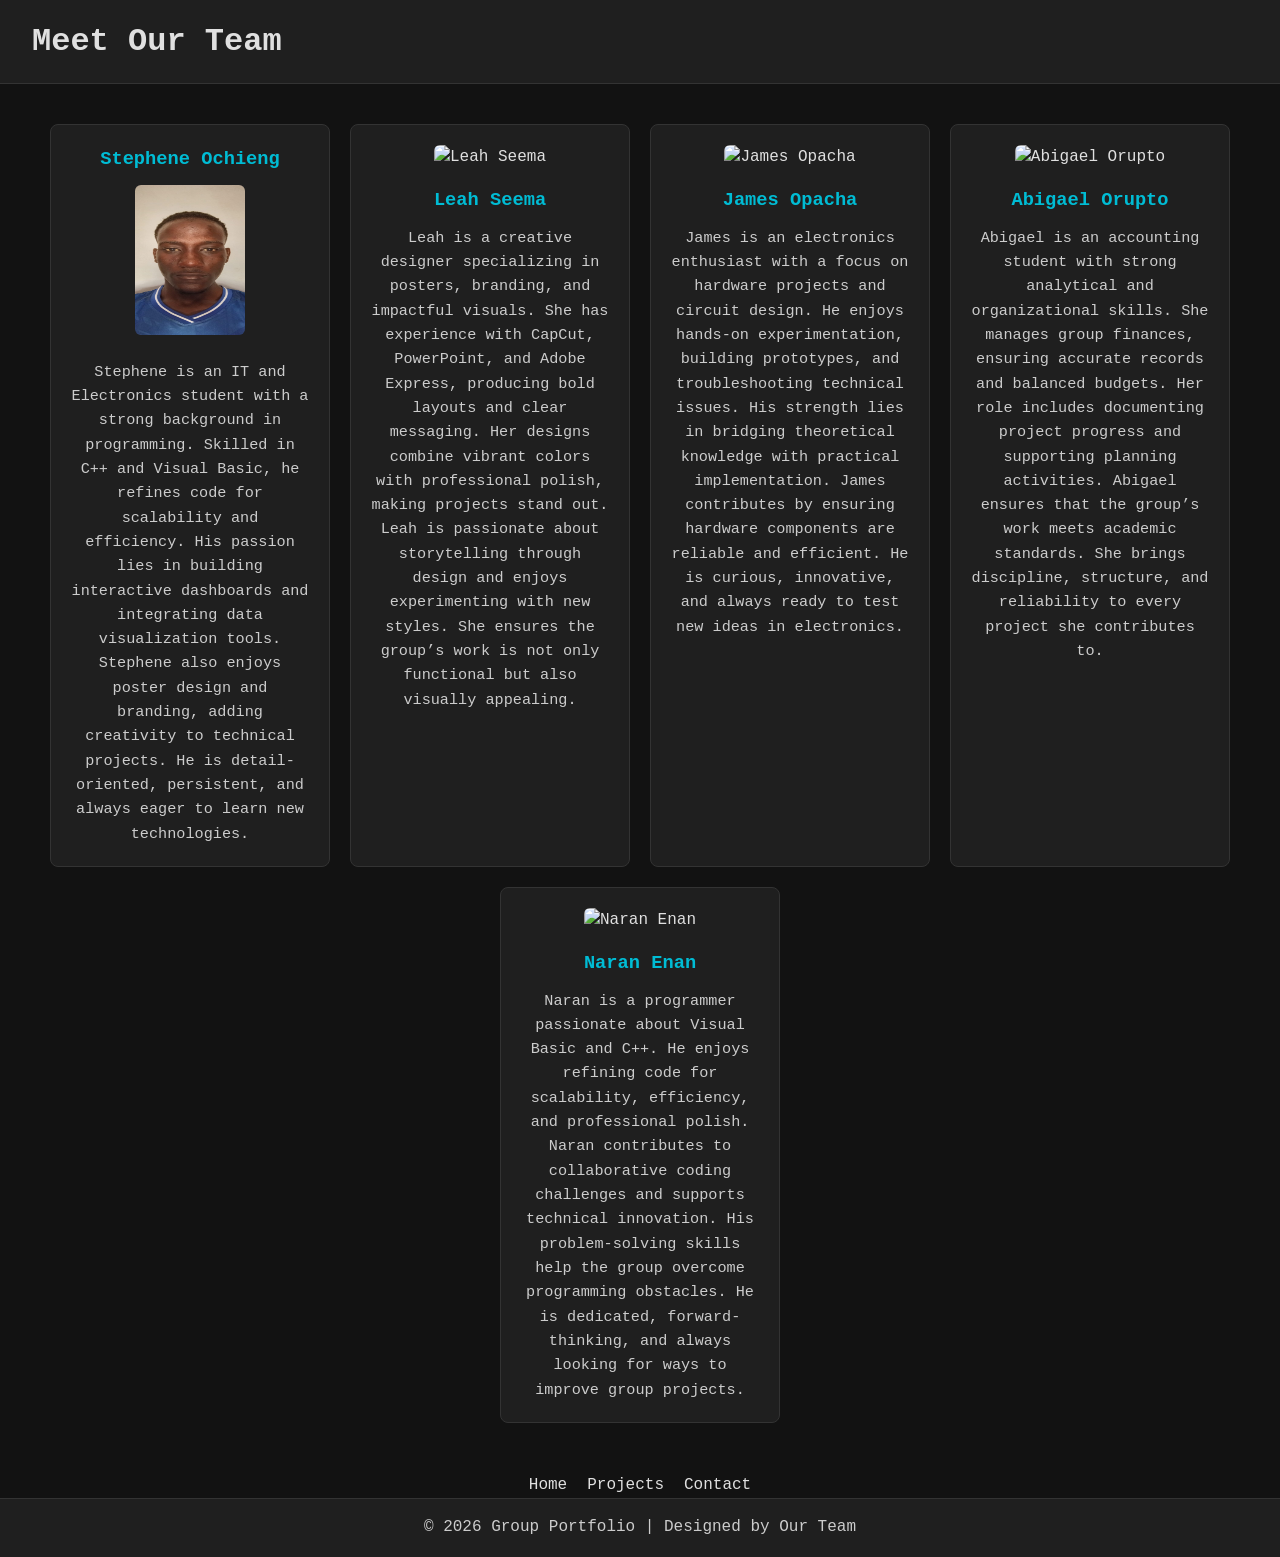
==== members.html @ 868503fd "Update members.html" ====
<!DOCTYPE html>
<html lang="en">
<head>
  <meta charset="UTF-8">
  <title>Our Members</title>
  <link rel="stylesheet" href="style.css">
</head>
<body>
  <header>
   <h1>Meet Our Team</h1>
  </header>
   
   
  
  <main>
    <section class="team">

      <div class="member">
        <h3>Stephene Ochieng</h3>
        <img src="stephene.jpeg" style="width:110px;height:150px;" >
        <p>Stephene is an IT and Electronics student with a strong background in programming.  
        Skilled in C++ and Visual Basic, he refines code for scalability and efficiency.  
        His passion lies in building interactive dashboards and integrating data visualization tools.  
        Stephene also enjoys poster design and branding, adding creativity to technical projects.  
        He is detail-oriented, persistent, and always eager to learn new technologies.</p>
      </div>

      <div class="member">
        <img src="images/member2.jpg" alt="Leah Seema">
        <h3>Leah Seema</h3>
        <p>Leah is a creative designer specializing in posters, branding, and impactful visuals.  
        She has experience with CapCut, PowerPoint, and Adobe Express, producing bold layouts and clear messaging.  
        Her designs combine vibrant colors with professional polish, making projects stand out.  
        Leah is passionate about storytelling through design and enjoys experimenting with new styles.  
        She ensures the group’s work is not only functional but also visually appealing.</p>
      </div>

      <div class="member">
        <img src="images/member3.jpg" alt="James Opacha">
        <h3>James Opacha</h3>
        <p>James is an electronics enthusiast with a focus on hardware projects and circuit design.  
        He enjoys hands-on experimentation, building prototypes, and troubleshooting technical issues.  
        His strength lies in bridging theoretical knowledge with practical implementation.  
        James contributes by ensuring hardware components are reliable and efficient.  
        He is curious, innovative, and always ready to test new ideas in electronics.</p>
      </div>

      <div class="member">
        <img src="images/member4.jpg" alt="Abigael Orupto">
        <h3>Abigael Orupto</h3>
        <p>Abigael is an accounting student with strong analytical and organizational skills.  
        She manages group finances, ensuring accurate records and balanced budgets.  
        Her role includes documenting project progress and supporting planning activities.  
        Abigael ensures that the group’s work meets academic standards.  
        She brings discipline, structure, and reliability to every project she contributes to.</p>
      </div>

      <div class="member">
        <img src="images/member5.jpg" alt="Naran Enan">
        <h3>Naran Enan</h3>
        <p>Naran is a programmer passionate about Visual Basic and C++.  
        He enjoys refining code for scalability, efficiency, and professional polish.  
        Naran contributes to collaborative coding challenges and supports technical innovation.  
        His problem-solving skills help the group overcome programming obstacles.  
        He is dedicated, forward-thinking, and always looking for ways to improve group projects.</p>
      </div>

    </section>
  </main>
 <nav>
      <ul>
        <li><a href="index.html">Home</a></li>
        <li><a href="projects.html">Projects</a></li>
        <li><a href="contact.html">Contact</a></li>
      </ul>
    </nav>
<footer>
    <p>&copy; 2026 Group Portfolio | Designed by Our Team</p>
  </footer>
</body>

</html>
---- style.css ----
* {
  margin: 0;
  padding: 0;
  box-sizing: border-box;
}


body {
  font-family: "Fira Code", "Courier New", monospace;
  background-color: #121212;
  color: #e0e0e0;
  line-height: 1.6;
  display: flex;
  flex-direction: column;
  min-height: 100vh;
}


header {
  background: #1f1f1f;
  padding: 1em 2em;
  border-bottom: 1px solid #333;
}

header .logo {
  font-size: 1.5em;
  font-weight: bold;
  color: #00bcd4;
}

nav ul {
  list-style: none;
  display: flex;
  gap: 20px;
  justify-content: center;
  margin-top: 10px;
}

nav ul li a {
  color: #e0e0e0;
  text-decoration: none;
  transition: color 0.3s;
}

nav ul li a:hover {
  color: #00bcd4;
}


.hero {
  background: linear-gradient(135deg, #1f1f1f, #2c2c2c);
  text-align: center;
  padding: 80px 20px;
}

.hero h2 {
  font-size: 2.5em;
  color: #00bcd4;
  margin-bottom: 20px;
}

.hero p {
  max-width: 700px;
  margin: 0 auto 30px;
  font-size: 1.1em;
}

.hero-buttons {
  display: flex;
  justify-content: center;
  gap: 15px;
}

.btn {
  background: #00bcd4;
  color: #121212;
  padding: 12px 25px;
  border-radius: 5px;
  text-decoration: none;
  font-weight: bold;
  transition: background 0.3s;
}

.btn:hover {
  background: #0097a7;
}

.btn-alt {
  background: #333;
  color: #e0e0e0;
}


.cards, .team, .projects {
  display: flex;
  flex-wrap: wrap;
  justify-content: center;
  gap: 20px;
  padding: 40px 20px;
}

.card, .member, .project {
  background: #1f1f1f;
  border: 1px solid #333;
  border-radius: 8px;
  width: 280px;
  padding: 20px;
  text-align: center;
  transition: transform 0.2s, border-color 0.3s;
}

.card:hover, .member:hover, .project:hover {
  transform: scale(1.05);
  border-color: #00bcd4;
}

.card h3, .member h3, .project h3 {
  color: #00bcd4;
  margin-bottom: 10px;
}

.card p, .member p, .project p {
  font-size: 0.95em;
  color: #ccc;
}


.member img, .project img {
  width: 100%;
  height: auto;
  border-radius: 6px;
  margin-bottom: 15px;
  cursor: pointer;
}


.contact {
  max-width: 600px;
  margin: 40px auto;
  padding: 20px;
  background: #1f1f1f;
  border: 1px solid #333;
  border-radius: 8px;
}

.contact h2 {
  text-align: center;
  color: #00bcd4;
  margin-bottom: 15px;
}

.contact p {
  text-align: center;
  margin-bottom: 20px;
  font-size: 0.95em;
  color: #ccc;
}

form {
  display: flex;
  flex-direction: column;
  gap: 15px;
}

label {
  font-weight: bold;
  color: #e0e0e0;
}

input, textarea {
  padding: 10px;
  border: 1px solid #333;
  border-radius: 5px;
  background: #121212;
  color: #e0e0e0;
  font-size: 1em;
  width: 100%;
}

textarea {
  resize: vertical;
}

button {
  background: #00bcd4;
  color: #121212;
  padding: 12px;
  border: none;
  border-radius: 5px;
  font-weight: bold;
  cursor: pointer;
  transition: background 0.3s;
}

button:hover {
  background: #0097a7;
}


#lightbox {
  position: fixed;
  top: 0; left: 0;
  width: 100%; height: 100%;
  background: rgba(0,0,0,0.8);
  display: none;
  justify-content: center;
  align-items: center;
  z-index: 999;
}

#lightbox.active {
  display: flex;
}

#lightbox img {
  max-width: 90%;
  max-height: 80%;
  border: 2px solid #00bcd4;
  border-radius: 8px;
}


footer {
  background: #1f1f1f;
  color: #ccc;
  text-align: center;
  padding: 1em;
  border-top: 1px solid #333;
}

footer nav ul {
  list-style: none;
  display: flex;
  justify-content: center;
  gap: 20px;
  padding: 0;
  margin-bottom: 10px;
}

footer nav ul li a {
  color: #ccc;
  text-decoration: none;
}

footer nav ul li a:hover {
  color: #00bcd4;
}


@media (max-width: 768px) {
  .cards, .team, .projects {
    flex-direction: column;
    align-items: center;
  }

  nav ul {
    flex-direction: column;
    gap: 10px;
  }
}
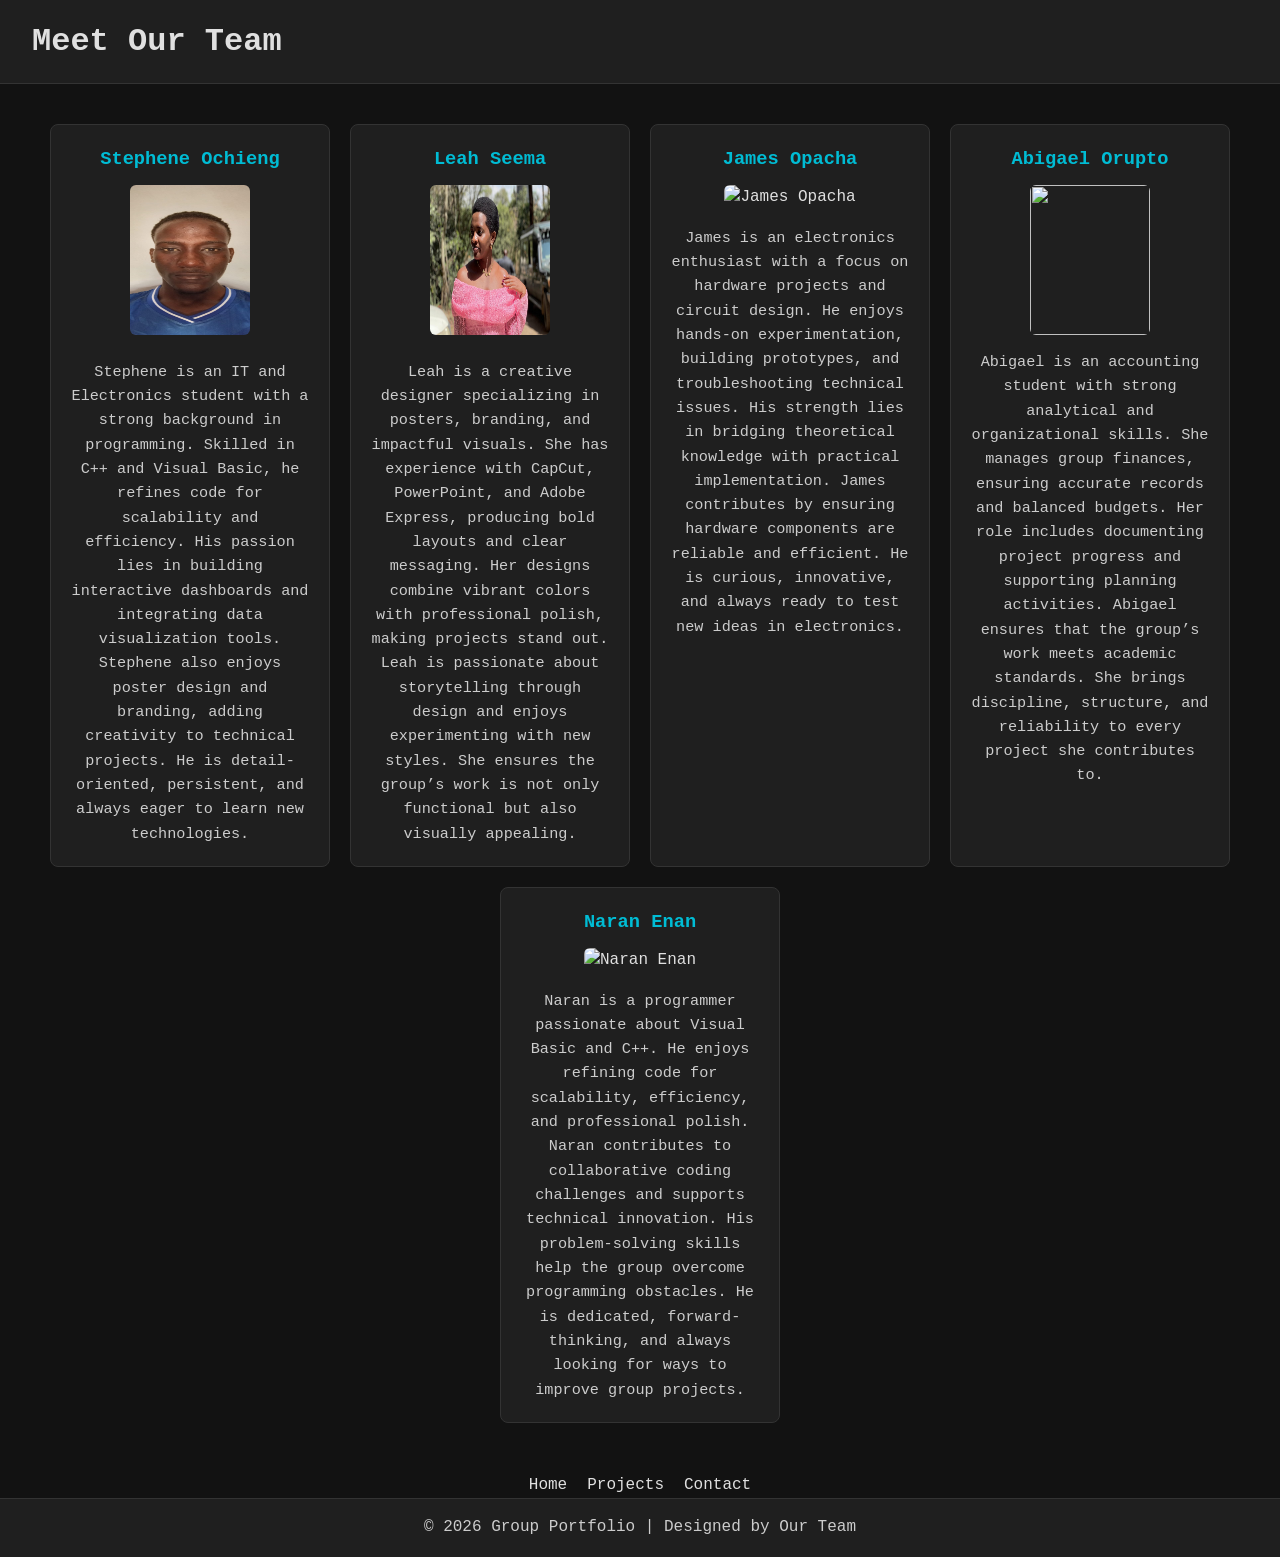
==== commit 27d3e245: "Revise member details and image sizes Updated member images and descriptions for Leah and Abigael. A" ====
--- a/members.html
+++ b/members.html
@@ -17,7 +17,7 @@
 
       <div class="member">
         <h3>Stephene Ochieng</h3>
-        <img src="stephene.jpeg" style="width:110px;height:150px;" >
+        <img src="stephene.jpeg" style="width:120px;height:150px;" >
         <p>Stephene is an IT and Electronics student with a strong background in programming.  
         Skilled in C++ and Visual Basic, he refines code for scalability and efficiency.  
         His passion lies in building interactive dashboards and integrating data visualization tools.  
@@ -26,8 +26,8 @@
       </div>
 
       <div class="member">
-        <img src="images/member2.jpg" alt="Leah Seema">
         <h3>Leah Seema</h3>
+        <img src="leah.jpeg" style="width:120px;height:150px;" >
         <p>Leah is a creative designer specializing in posters, branding, and impactful visuals.  
         She has experience with CapCut, PowerPoint, and Adobe Express, producing bold layouts and clear messaging.  
         Her designs combine vibrant colors with professional polish, making projects stand out.  
@@ -36,8 +36,8 @@
       </div>
 
       <div class="member">
+        <h3>James Opacha</h3>
         <img src="images/member3.jpg" alt="James Opacha">
-        <h3>James Opacha</h3>
         <p>James is an electronics enthusiast with a focus on hardware projects and circuit design.  
         He enjoys hands-on experimentation, building prototypes, and troubleshooting technical issues.  
         His strength lies in bridging theoretical knowledge with practical implementation.  
@@ -46,8 +46,8 @@
       </div>
 
       <div class="member">
-        <img src="images/member4.jpg" alt="Abigael Orupto">
         <h3>Abigael Orupto</h3>
+         <img src="abigeal.jpeg" style="width:120px;height:150px;" >
         <p>Abigael is an accounting student with strong analytical and organizational skills.  
         She manages group finances, ensuring accurate records and balanced budgets.  
         Her role includes documenting project progress and supporting planning activities.  
@@ -56,8 +56,8 @@
       </div>
 
       <div class="member">
-        <img src="images/member5.jpg" alt="Naran Enan">
         <h3>Naran Enan</h3>
+         <img src="images/member5.jpg" alt="Naran Enan">
         <p>Naran is a programmer passionate about Visual Basic and C++.  
         He enjoys refining code for scalability, efficiency, and professional polish.  
         Naran contributes to collaborative coding challenges and supports technical innovation.  
@@ -81,3 +81,4 @@
 
 </html>
 
+
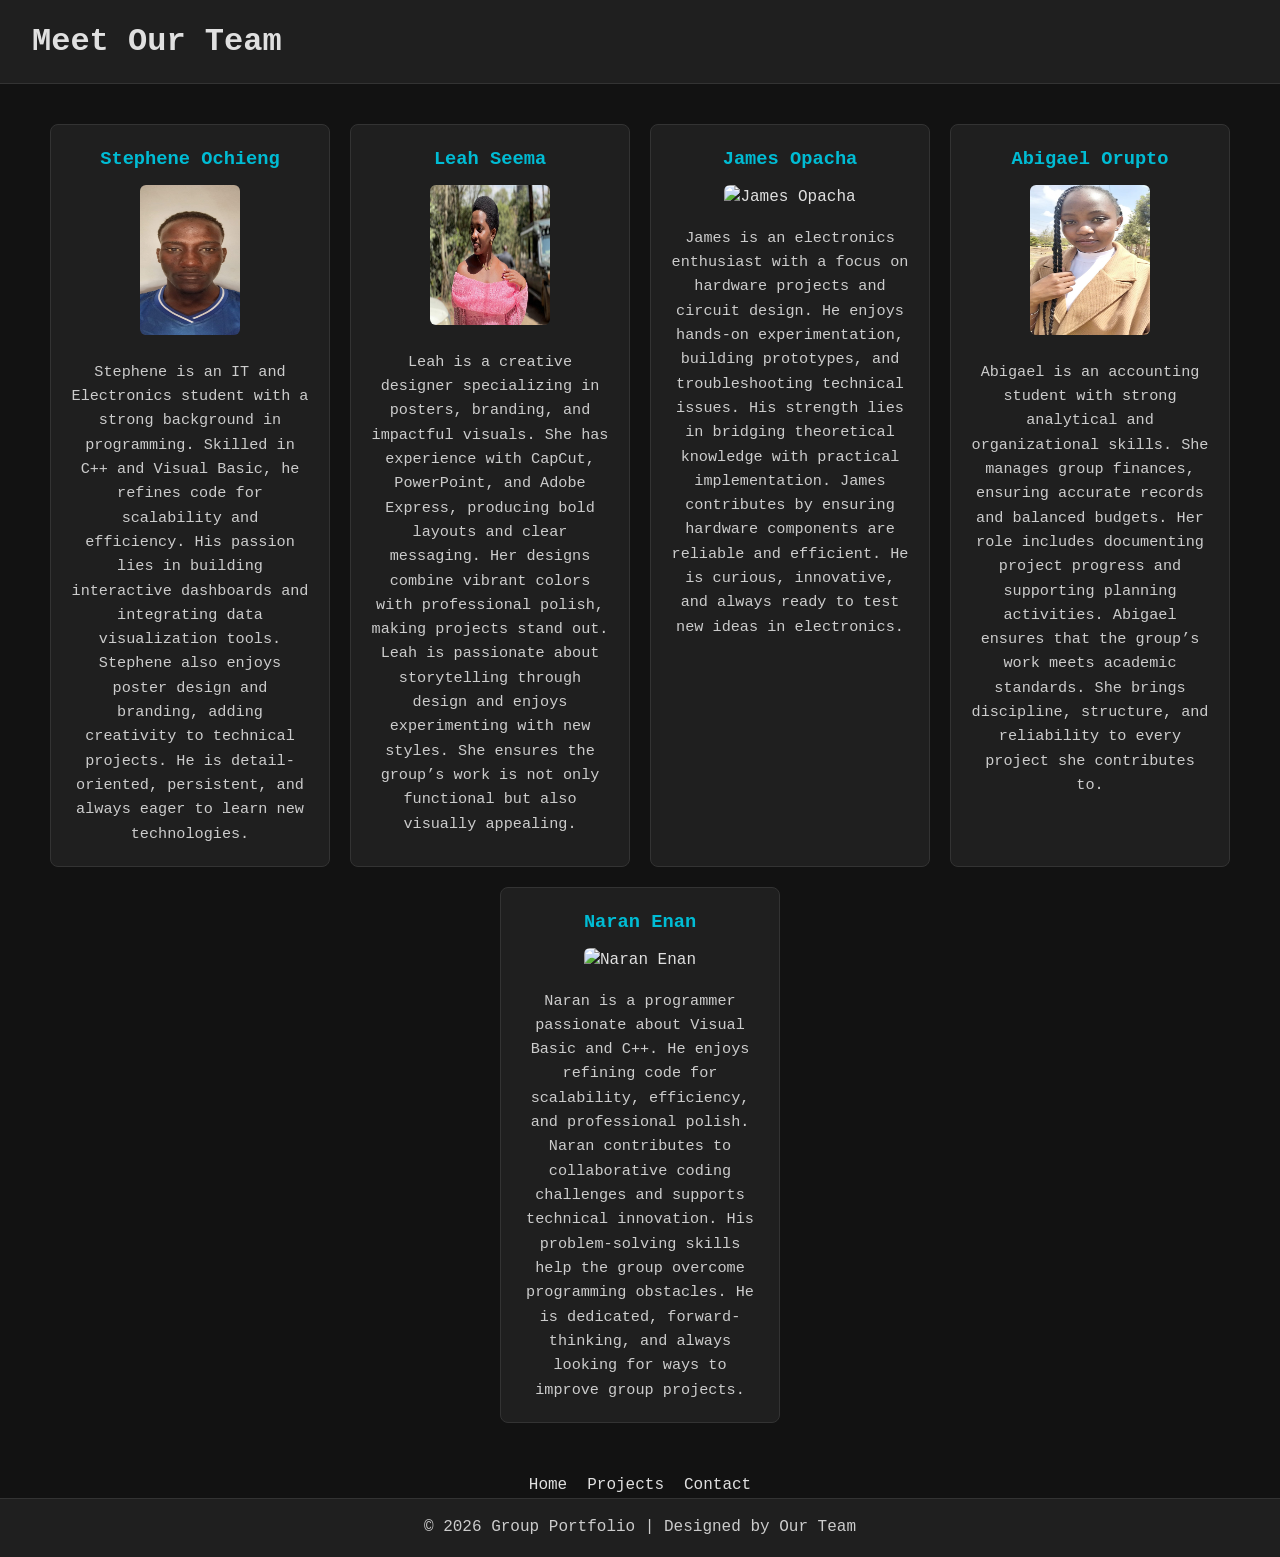
==== commit 01431172: "Fix HTML structure and update member images" ====
--- a/members.html
+++ b/members.html
@@ -17,7 +17,7 @@
 
       <div class="member">
         <h3>Stephene Ochieng</h3>
-        <img src="stephene.jpeg" style="width:120px;height:150px;" >
+        <img src="stephene.jpeg" style="width:100px;height:150px;" >
         <p>Stephene is an IT and Electronics student with a strong background in programming.  
         Skilled in C++ and Visual Basic, he refines code for scalability and efficiency.  
         His passion lies in building interactive dashboards and integrating data visualization tools.  
@@ -27,7 +27,7 @@
 
       <div class="member">
         <h3>Leah Seema</h3>
-        <img src="leah.jpeg" style="width:120px;height:150px;" >
+        <img src="leah.jpeg" style="width:120px;height:140px;" >
         <p>Leah is a creative designer specializing in posters, branding, and impactful visuals.  
         She has experience with CapCut, PowerPoint, and Adobe Express, producing bold layouts and clear messaging.  
         Her designs combine vibrant colors with professional polish, making projects stand out.  
@@ -47,7 +47,7 @@
 
       <div class="member">
         <h3>Abigael Orupto</h3>
-         <img src="abigeal.jpeg" style="width:120px;height:150px;" >
+         <img src="abigael.jpeg" style="width:120px;height:150px;" >
         <p>Abigael is an accounting student with strong analytical and organizational skills.  
         She manages group finances, ensuring accurate records and balanced budgets.  
         Her role includes documenting project progress and supporting planning activities.  
@@ -82,3 +82,4 @@
 </html>
 
 
+
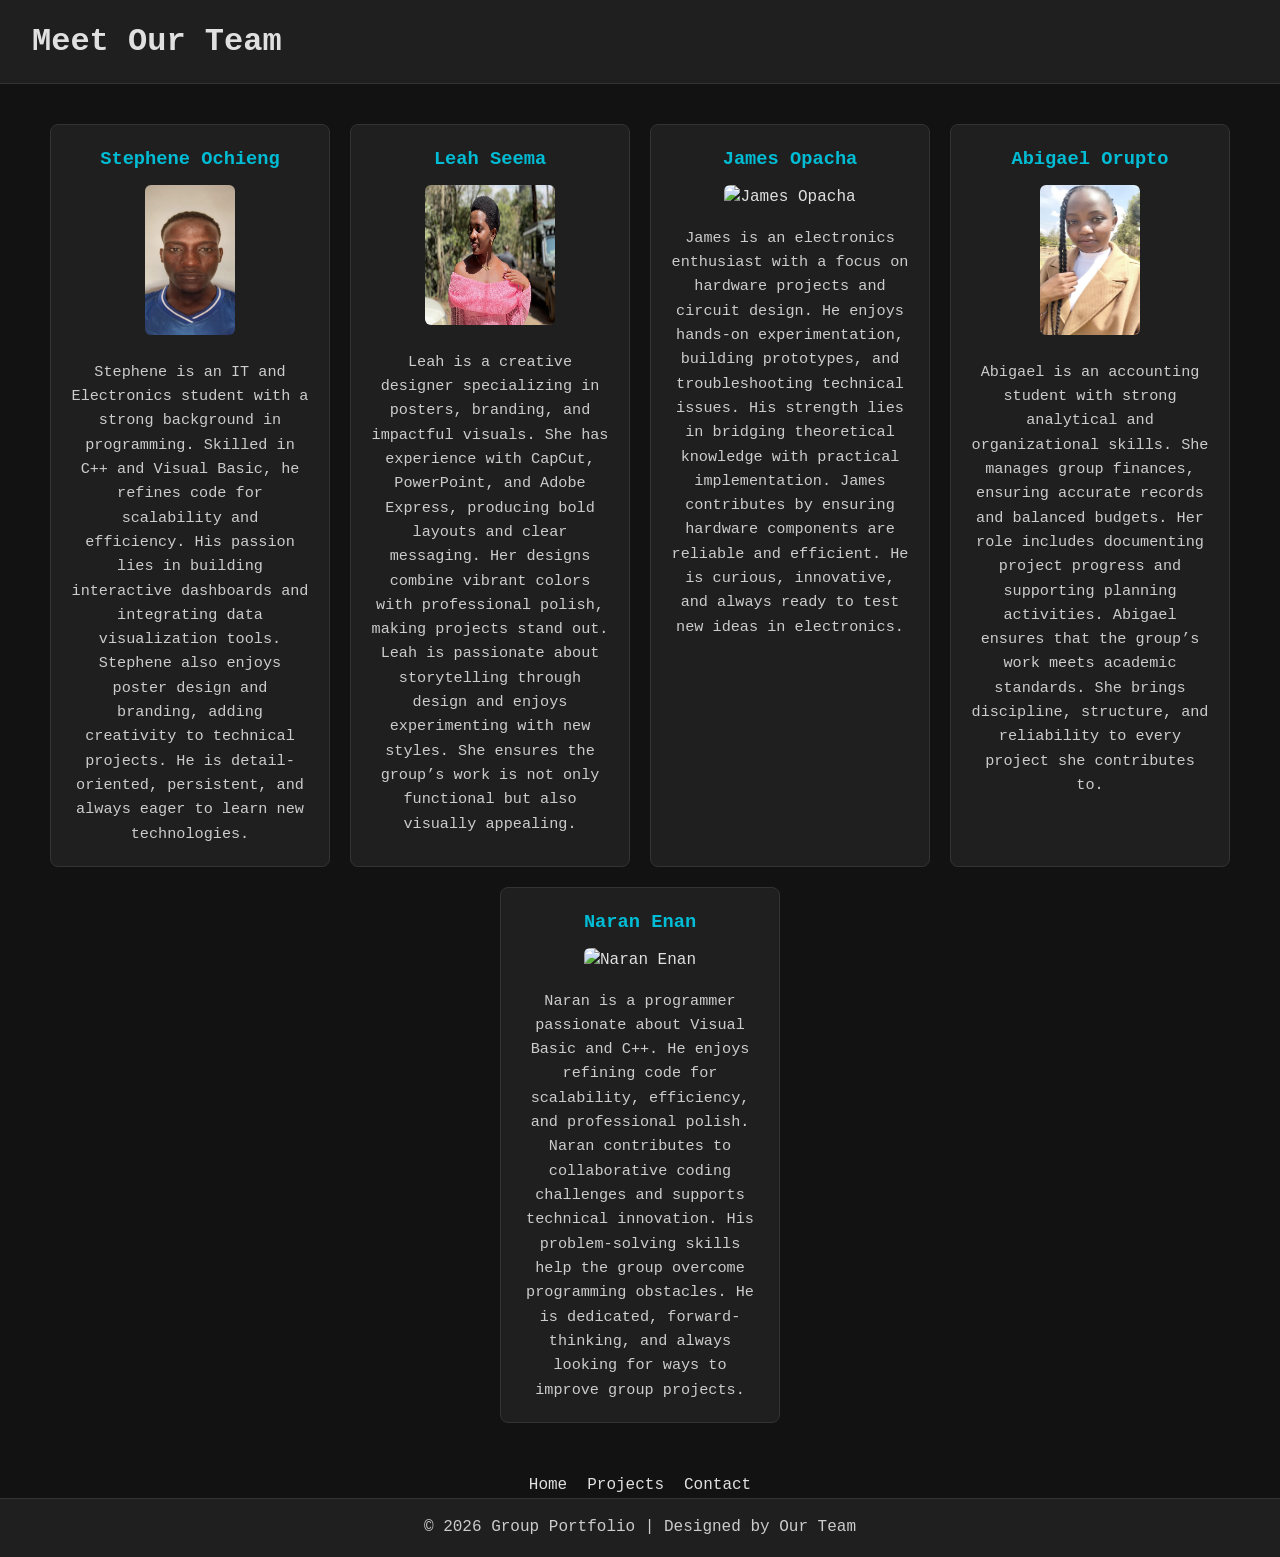
==== commit b2f37135: "Update members.html" ====
--- a/members.html
+++ b/members.html
@@ -17,7 +17,7 @@
 
       <div class="member">
         <h3>Stephene Ochieng</h3>
-        <img src="stephene.jpeg" style="width:100px;height:150px;" >
+        <img src="stephene.jpeg" style="width:90px;height:150px;" >
         <p>Stephene is an IT and Electronics student with a strong background in programming.  
         Skilled in C++ and Visual Basic, he refines code for scalability and efficiency.  
         His passion lies in building interactive dashboards and integrating data visualization tools.  
@@ -27,7 +27,7 @@
 
       <div class="member">
         <h3>Leah Seema</h3>
-        <img src="leah.jpeg" style="width:120px;height:140px;" >
+        <img src="leah.jpeg" style="width:130px;height:140px;" >
         <p>Leah is a creative designer specializing in posters, branding, and impactful visuals.  
         She has experience with CapCut, PowerPoint, and Adobe Express, producing bold layouts and clear messaging.  
         Her designs combine vibrant colors with professional polish, making projects stand out.  
@@ -47,7 +47,7 @@
 
       <div class="member">
         <h3>Abigael Orupto</h3>
-         <img src="abigael.jpeg" style="width:120px;height:150px;" >
+         <img src="abigael.jpeg" style="width:100px;height:150px;" >
         <p>Abigael is an accounting student with strong analytical and organizational skills.  
         She manages group finances, ensuring accurate records and balanced budgets.  
         Her role includes documenting project progress and supporting planning activities.  
@@ -83,3 +83,4 @@
 
 
 
+
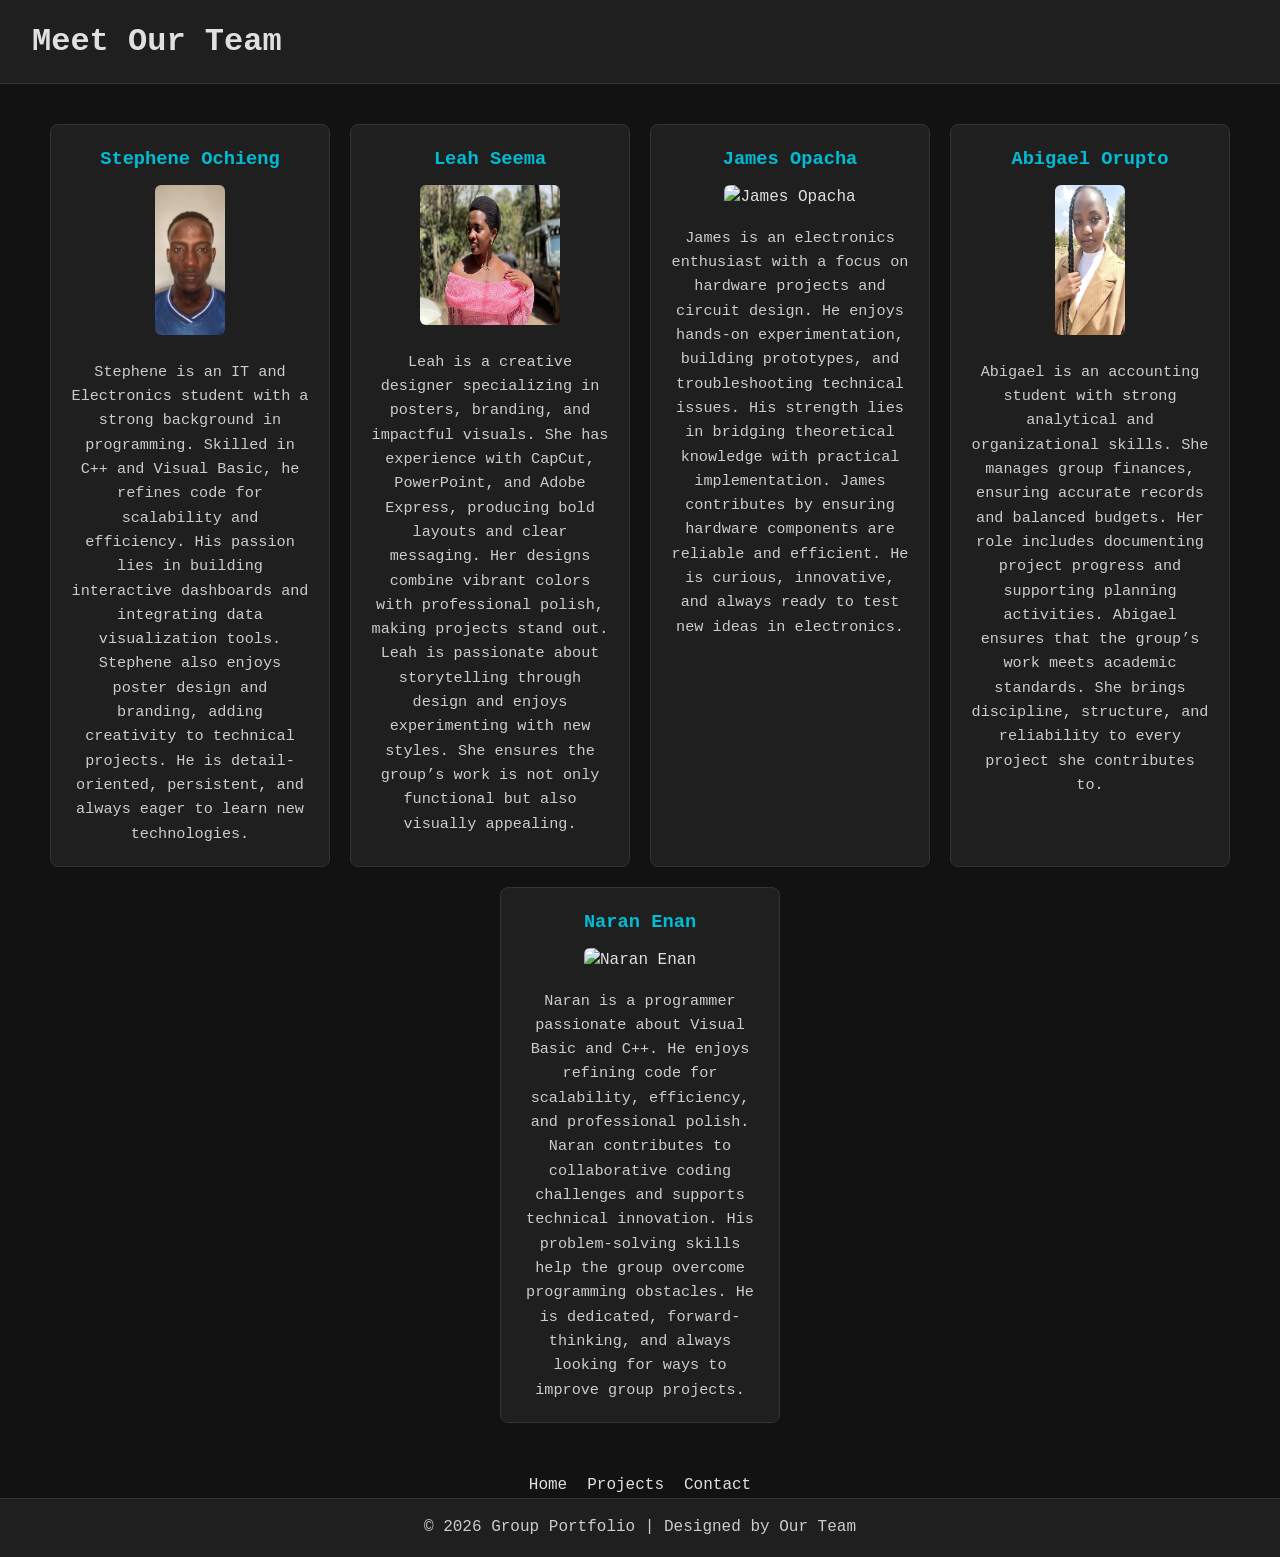
==== commit 5c8b8c08: "Fix HTML formatting and update member images" ====
--- a/members.html
+++ b/members.html
@@ -17,7 +17,7 @@
 
       <div class="member">
         <h3>Stephene Ochieng</h3>
-        <img src="stephene.jpeg" style="width:90px;height:150px;" >
+        <img src="stephene.jpeg" style="width:70px;height:150px;" >
         <p>Stephene is an IT and Electronics student with a strong background in programming.  
         Skilled in C++ and Visual Basic, he refines code for scalability and efficiency.  
         His passion lies in building interactive dashboards and integrating data visualization tools.  
@@ -27,7 +27,7 @@
 
       <div class="member">
         <h3>Leah Seema</h3>
-        <img src="leah.jpeg" style="width:130px;height:140px;" >
+        <img src="leah.jpeg" style="width:140px;height:140px;" >
         <p>Leah is a creative designer specializing in posters, branding, and impactful visuals.  
         She has experience with CapCut, PowerPoint, and Adobe Express, producing bold layouts and clear messaging.  
         Her designs combine vibrant colors with professional polish, making projects stand out.  
@@ -47,7 +47,7 @@
 
       <div class="member">
         <h3>Abigael Orupto</h3>
-         <img src="abigael.jpeg" style="width:100px;height:150px;" >
+         <img src="abigael.jpeg" style="width:70px;height:150px;" >
         <p>Abigael is an accounting student with strong analytical and organizational skills.  
         She manages group finances, ensuring accurate records and balanced budgets.  
         Her role includes documenting project progress and supporting planning activities.  
@@ -84,3 +84,4 @@
 
 
 
+
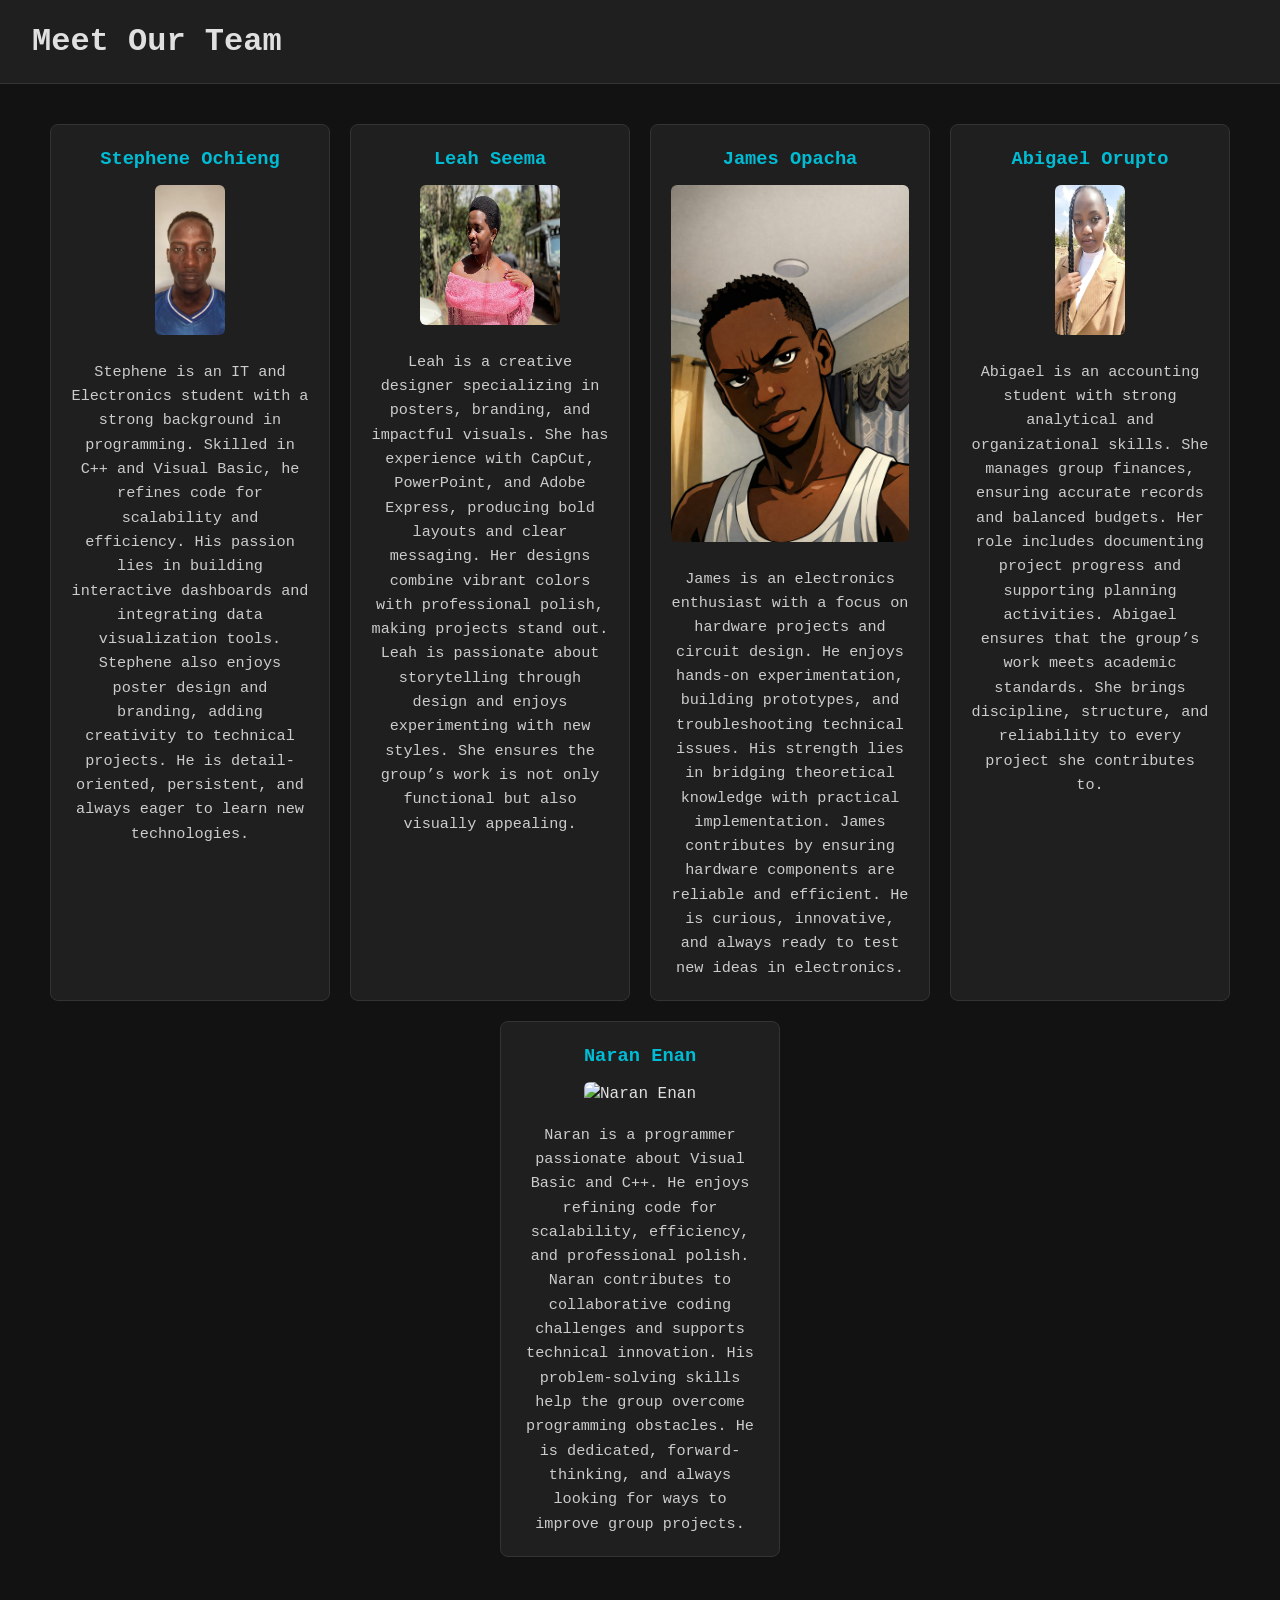
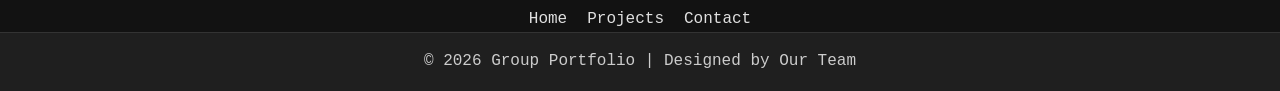
==== commit 462be4d1: "Update members.html" ====
--- a/members.html
+++ b/members.html
@@ -37,7 +37,7 @@
 
       <div class="member">
         <h3>James Opacha</h3>
-        <img src="images/member3.jpg" alt="James Opacha">
+        <img src="opacha.jpeg" alt="James Opacha">
         <p>James is an electronics enthusiast with a focus on hardware projects and circuit design.  
         He enjoys hands-on experimentation, building prototypes, and troubleshooting technical issues.  
         His strength lies in bridging theoretical knowledge with practical implementation.  
@@ -85,3 +85,4 @@
 
 
 
+
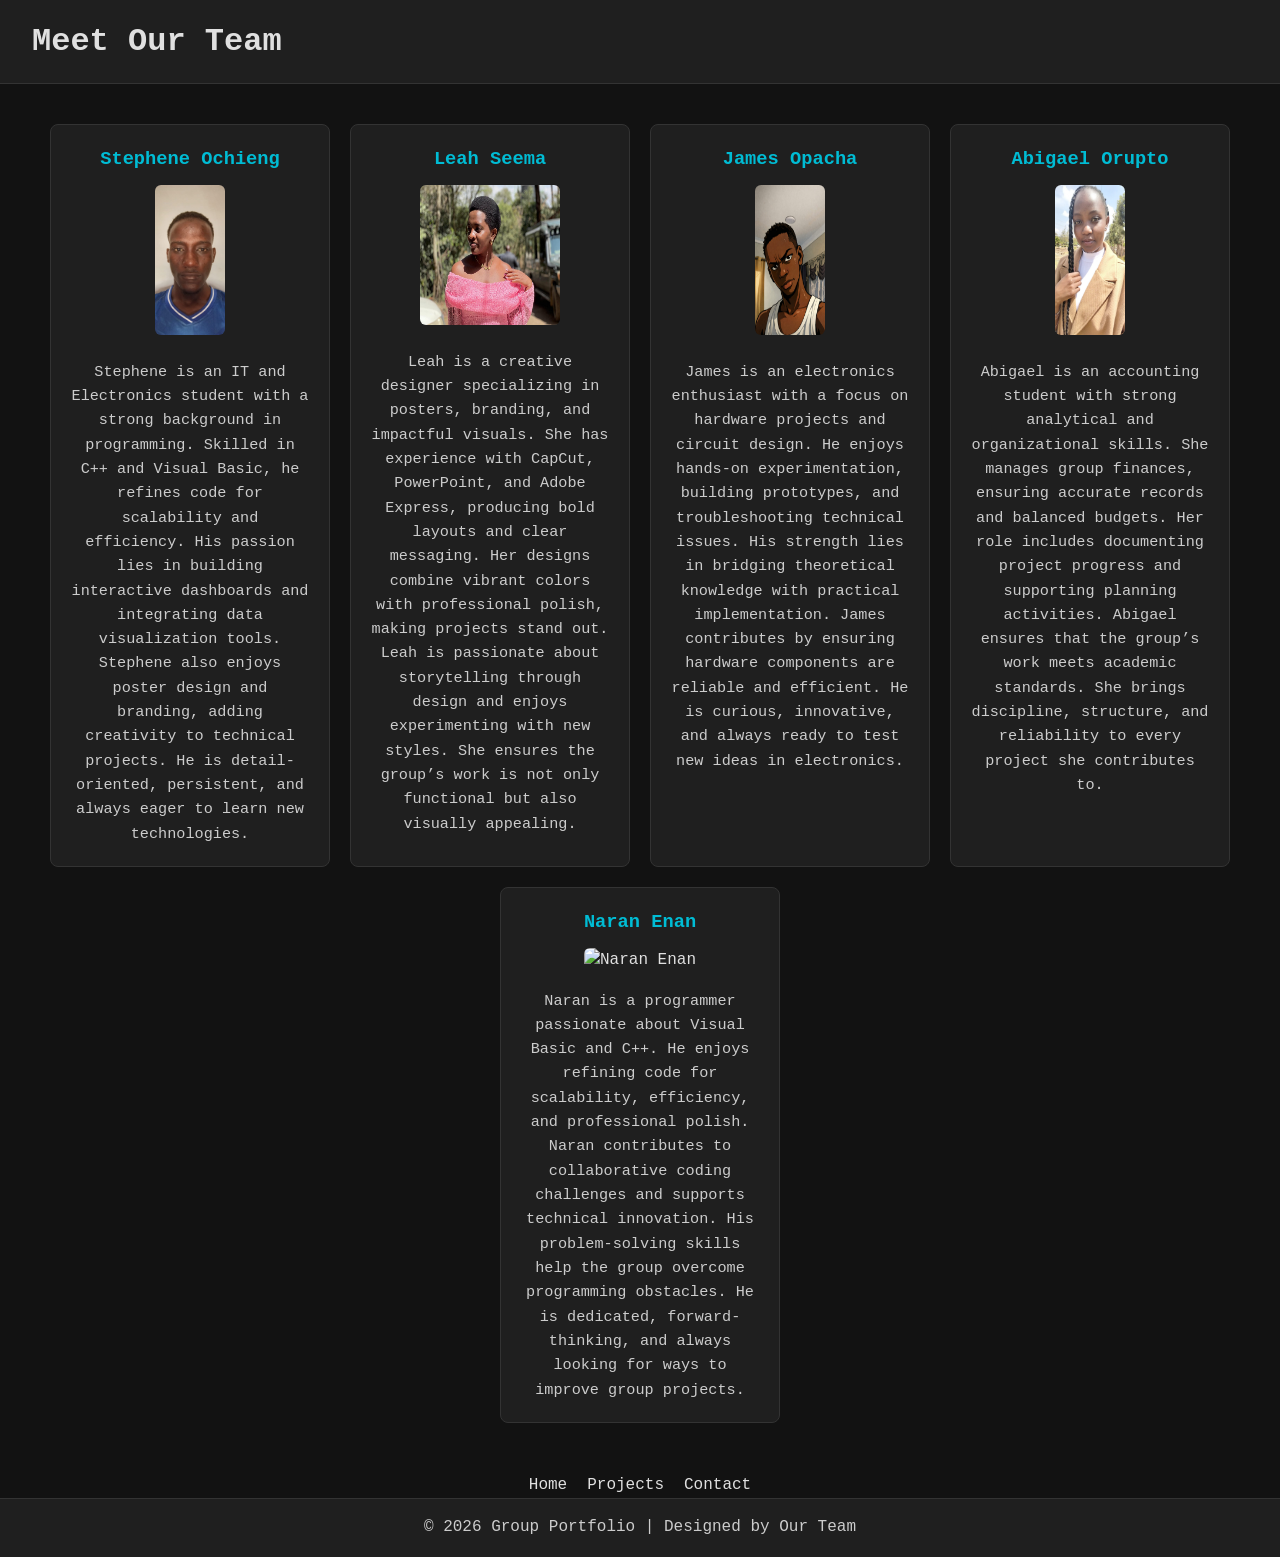
==== commit 2c4f4832: "Update members.html" ====
--- a/members.html
+++ b/members.html
@@ -37,7 +37,7 @@
 
       <div class="member">
         <h3>James Opacha</h3>
-        <img src="opacha.jpeg" alt="James Opacha">
+        <img src="opacha.jpeg" alt="James Opacha"  style="width:70px;height:150px;">
         <p>James is an electronics enthusiast with a focus on hardware projects and circuit design.  
         He enjoys hands-on experimentation, building prototypes, and troubleshooting technical issues.  
         His strength lies in bridging theoretical knowledge with practical implementation.  
@@ -86,3 +86,4 @@
 
 
 
+
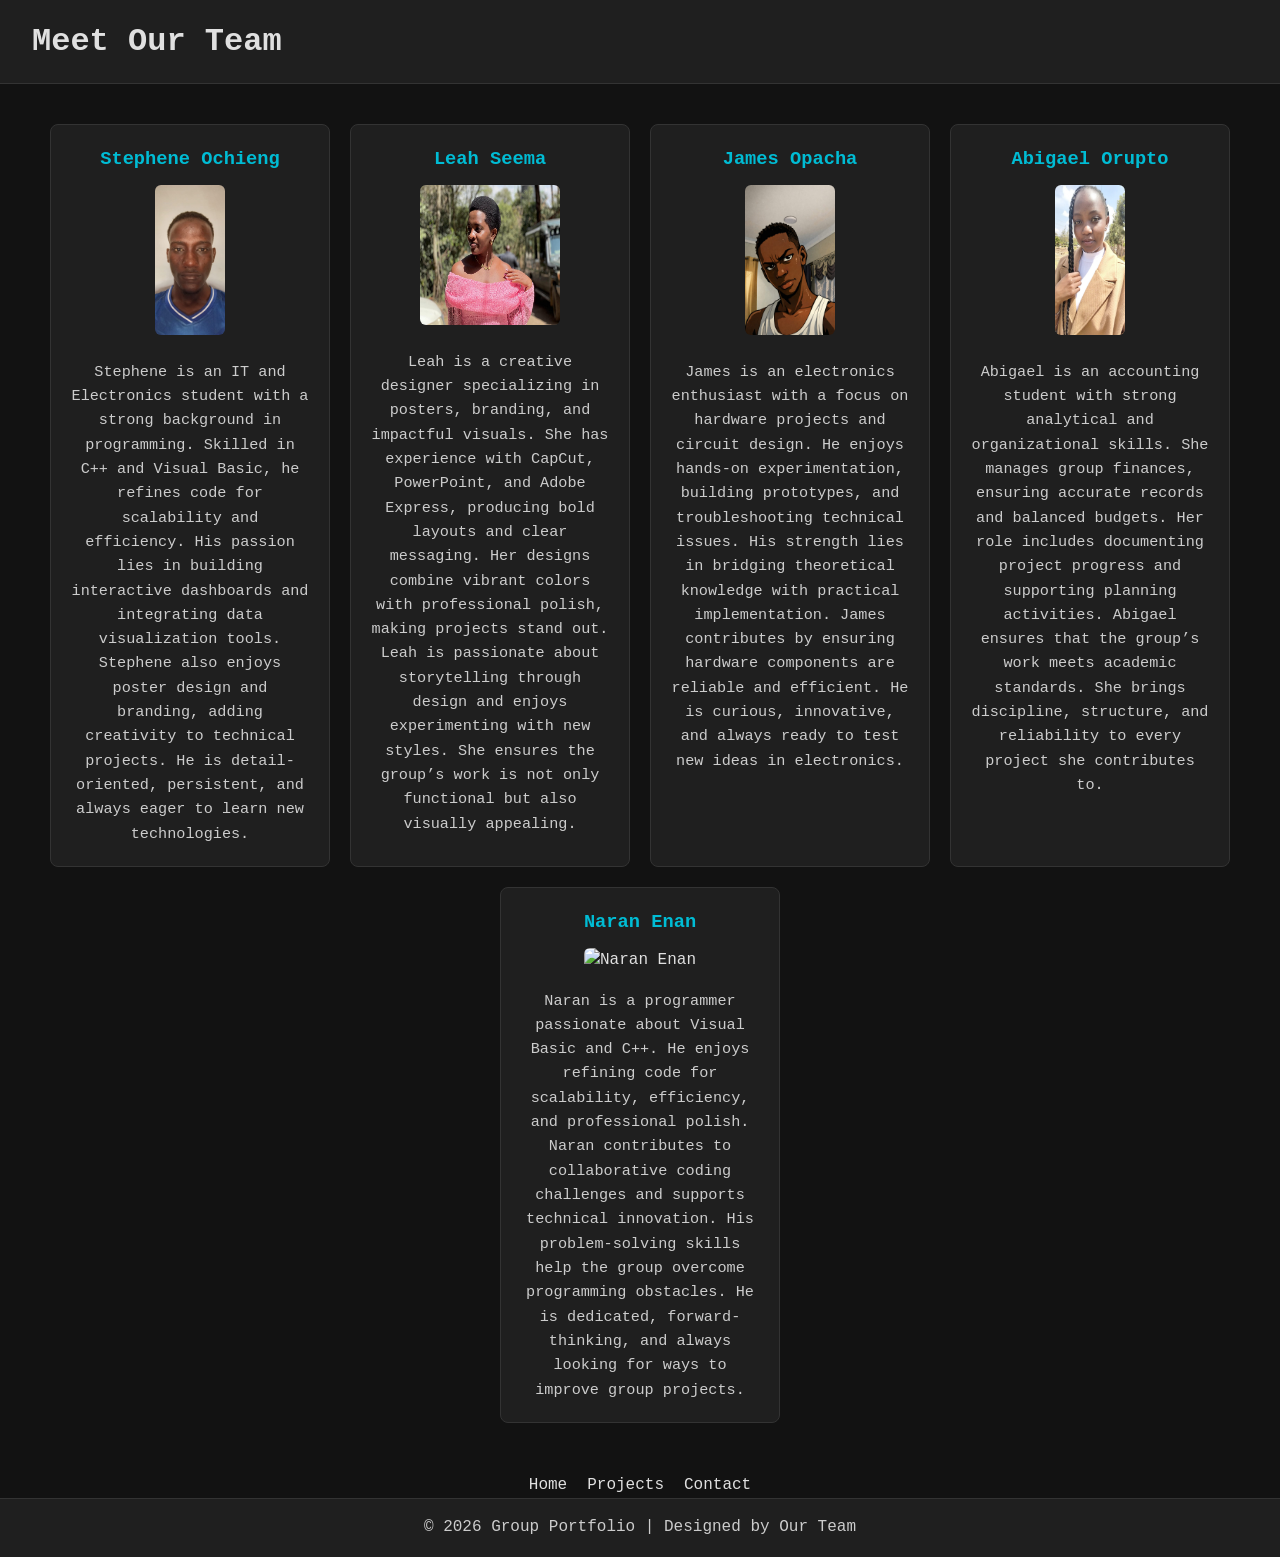
==== commit 21ff72a5: "Fix HTML formatting and update member images" ====
--- a/members.html
+++ b/members.html
@@ -37,7 +37,7 @@
 
       <div class="member">
         <h3>James Opacha</h3>
-        <img src="opacha.jpeg" alt="James Opacha"  style="width:70px;height:150px;">
+        <img src="opacha.jpeg" alt="James Opacha"  style="width:90px;height:150px;">
         <p>James is an electronics enthusiast with a focus on hardware projects and circuit design.  
         He enjoys hands-on experimentation, building prototypes, and troubleshooting technical issues.  
         His strength lies in bridging theoretical knowledge with practical implementation.  
@@ -87,3 +87,4 @@
 
 
 
+
